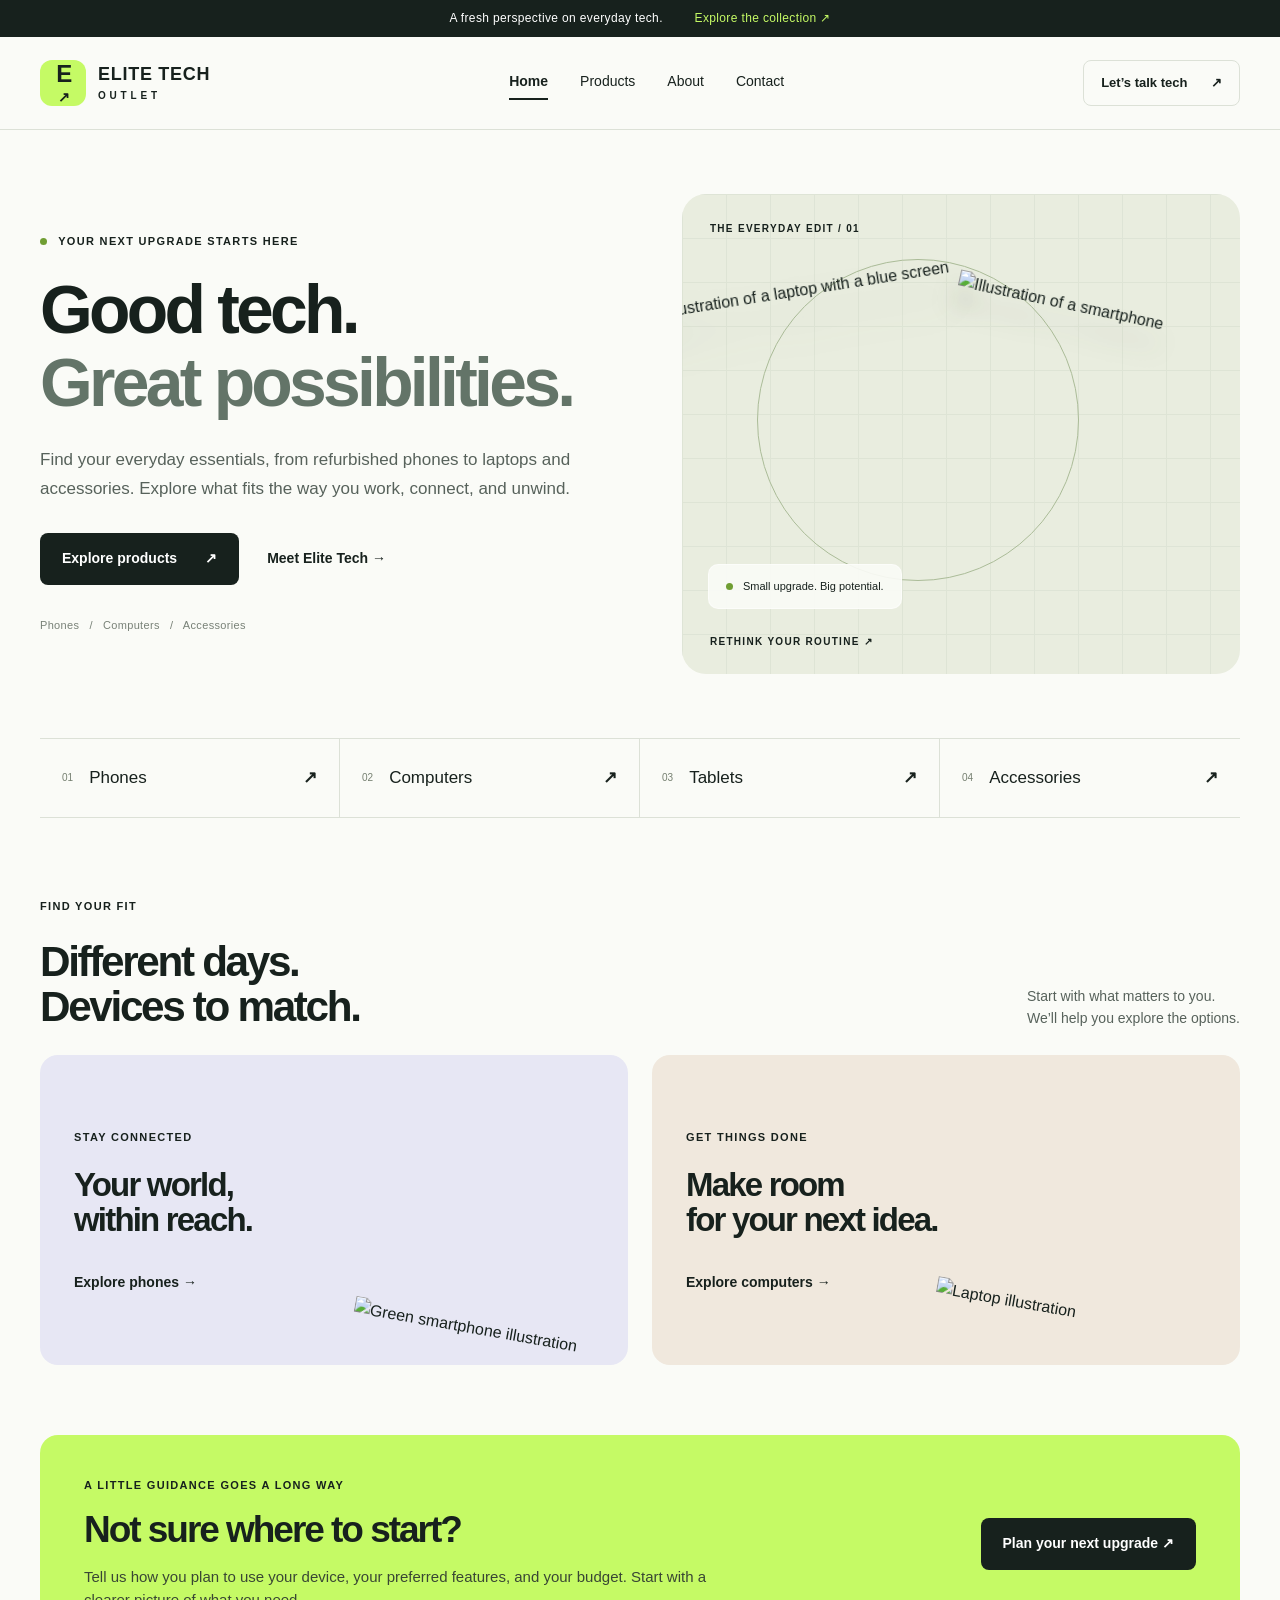
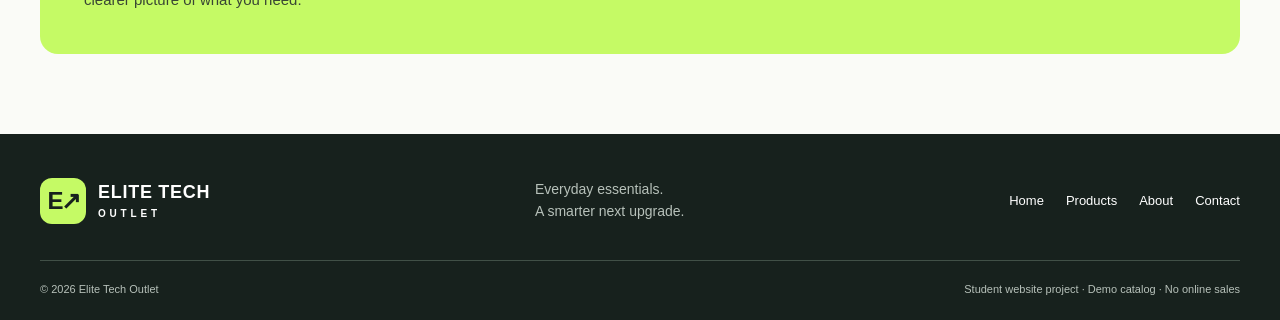
==== index.html @ 3df88bfc "Add website pages" ====
<!DOCTYPE html>
<html lang="en"><head><meta charset="UTF-8"><meta name="viewport" content="width=device-width, initial-scale=1"><meta name="description" content="Explore phones, laptops, tablets, and accessories at the Elite Tech Outlet student demonstration website."><title>Home | Elite Tech Outlet</title><link rel="icon" href="assets/favicon.svg" type="image/svg+xml"><link rel="stylesheet" href="styles.css"><script src="script.js" defer></script></head>
<body><a class="skip" href="#main">Skip to content</a>
<div class="topbar">A fresh perspective on everyday tech. <span>Explore the collection ↗</span></div>
<header><div class="nav-wrap"><a class="brand" href="index.html" aria-label="Elite Tech Outlet home"><span class="monogram">E<span>↗</span></span><span>ELITE TECH<span class="brand-sub">OUTLET</span></span></a><button class="menu-toggle" aria-expanded="false" aria-controls="navigation">Menu <span aria-hidden="true">☰</span></button><nav id="navigation" aria-label="Main navigation"><a href="index.html" aria-current="page">Home</a><a href="products.html">Products</a><a href="about.html">About</a><a href="contact.html">Contact</a></nav><a class="nav-cta" href="contact.html">Let’s talk tech <span aria-hidden="true">↗</span></a></div></header>
<main id="main">
<section class="hero container"><div class="hero-copy"><p class="eyebrow"><span class="dot"></span> YOUR NEXT UPGRADE STARTS HERE</p><h1>Good tech.<br><span>Great possibilities.</span></h1><p class="lead">Find your everyday essentials, from refurbished phones to laptops and accessories. Explore what fits the way you work, connect, and unwind.</p><div class="actions"><a class="button" href="products.html">Explore products <span>↗</span></a><a class="text-link" href="about.html">Meet Elite Tech <span>→</span></a></div><p class="hero-note">Phones &nbsp; / &nbsp; Computers &nbsp; / &nbsp; Accessories</p></div><div class="hero-art"><div class="art-grid"></div><span class="art-caption">THE EVERYDAY EDIT / 01</span><img class="hero-laptop" src="assets/laptop.svg" alt="Illustration of a laptop with a blue screen"><img class="hero-phone" src="assets/phone.svg" alt="Illustration of a smartphone"><div class="floating-label"><span class="dot"></span> Small upgrade. Big potential.</div><span class="art-bottom">RETHINK YOUR ROUTINE ↗</span></div></section>
<section class="category-strip container" aria-label="Product categories"><a href="products.html?category=phones"><span>01</span> Phones <b>↗</b></a><a href="products.html?category=computers"><span>02</span> Computers <b>↗</b></a><a href="products.html?category=tablets"><span>03</span> Tablets <b>↗</b></a><a href="products.html?category=accessories"><span>04</span> Accessories <b>↗</b></a></section>
<section class="section container"><div class="section-heading"><div><p class="eyebrow">FIND YOUR FIT</p><h2>Different days.<br>Devices to match.</h2></div><p>Start with what matters to you.<br>We’ll help you explore the options.</p></div><div class="editorial-grid"><a class="editorial-card lavender" href="products.html?category=phones"><div><span class="eyebrow">STAY CONNECTED</span><h3>Your world,<br>within reach.</h3><span class="text-link">Explore phones →</span></div><img src="assets/phone-green.svg" alt="Green smartphone illustration" loading="lazy"></a><a class="editorial-card peach" href="products.html?category=computers"><div><span class="eyebrow">GET THINGS DONE</span><h3>Make room<br>for your next idea.</h3><span class="text-link">Explore computers →</span></div><img src="assets/laptop.svg" alt="Laptop illustration" loading="lazy"></a></div></section>
<section class="guidance container"><div><p class="eyebrow">A LITTLE GUIDANCE GOES A LONG WAY</p><h2>Not sure where to start?</h2><p>Tell us how you plan to use your device, your preferred features, and your budget. Start with a clearer picture of what you need.</p></div><a class="button" href="contact.html">Plan your next upgrade ↗</a></section>
</main>
<footer><div class="footer-top"><a class="brand" href="index.html"><span class="monogram">E↗</span><span>ELITE TECH<span class="brand-sub">OUTLET</span></span></a><p>Everyday essentials.<br>A smarter next upgrade.</p><nav aria-label="Footer navigation"><a href="index.html" aria-current="page">Home</a><a href="products.html">Products</a><a href="about.html">About</a><a href="contact.html">Contact</a></nav></div><div class="footer-bottom"><span>© 2026 Elite Tech Outlet</span><span>Student website project · Demo catalog · No online sales</span></div></footer></body></html>
---- styles.css ----
:root{--ink:#17211d;--muted:#57625b;--paper:#fafbf7;--green:#c5fa65;--line:#dce1d7;--radius:18px}*{box-sizing:border-box}body{margin:0;background:var(--paper);color:var(--ink);font-family:Arial,Helvetica,sans-serif;line-height:1.55}a{color:inherit;text-decoration:none}button,input,select,textarea{font:inherit}button,a,input,textarea,select{-webkit-tap-highlight-color:transparent}button{cursor:pointer}img{max-width:100%;display:block}h1,h2,h3,p{margin-top:0}h1,h2,h3{line-height:1.07;letter-spacing:-.055em}h1{font-size:clamp(42px,5.3vw,76px);margin-bottom:26px;font-weight:700}h1>span{color:#637468}h2{font-size:clamp(30px,3.3vw,46px);margin-bottom:24px}h3{font-size:28px}p{color:var(--muted)}.container{width:min(1200px,calc(100% - 80px));margin:auto}.topbar{background:var(--ink);color:#fff;text-align:center;font-size:12px;padding:9px 20px;letter-spacing:.03em}.topbar span{margin-left:28px;color:var(--green)}header{border-bottom:1px solid var(--line)}.nav-wrap{max-width:1320px;padding:23px 40px;margin:auto;display:flex;align-items:center;justify-content:space-between;gap:30px}.brand{display:inline-flex;align-items:center;gap:12px;font-weight:800;font-size:18px;letter-spacing:.04em;line-height:1.15}.monogram{display:grid;place-items:center;width:46px;height:46px;border-radius:12px;background:var(--green);font-size:24px;letter-spacing:-.1em}.monogram span{font-size:14px}.brand-sub{display:block;font-size:10px;letter-spacing:.38em;margin-top:5px}.nav-wrap nav{display:flex;gap:32px;font-size:14px}.nav-wrap nav a{padding:5px 0}.nav-wrap nav a[aria-current]{border-bottom:2px solid var(--ink);font-weight:bold}.nav-cta{font-size:13px;font-weight:bold;border:1px solid var(--line);padding:12px 17px;border-radius:8px}.nav-cta span{margin-left:20px}.menu-toggle{display:none}.hero{display:grid;grid-template-columns:1.05fr 1fr;gap:56px;align-items:center;padding-top:64px;padding-bottom:64px}.eyebrow{font-size:11px;font-weight:700;letter-spacing:.12em;color:var(--ink);margin-bottom:24px}.dot{display:inline-block;width:7px;height:7px;border-radius:50%;background:#709e33;margin-right:7px}.lead{font-size:17px;max-width:540px;line-height:1.7}.actions{display:flex;align-items:center;gap:28px;margin-top:30px}.button{display:inline-flex;align-items:center;justify-content:center;gap:28px;background:var(--ink);color:white;padding:16px 22px;border-radius:8px;border:0;font-size:14px;font-weight:bold;line-height:1.4}.button:hover{background:#354d3e}.text-link{font-size:14px;font-weight:bold}.text-link:hover{text-decoration:underline}.hero-note{font-size:11px;margin:32px 0 0;color:#788177;letter-spacing:.03em}.hero-art{height:480px;background:#e9eddf;border-radius:24px;position:relative;overflow:hidden}.art-grid{position:absolute;inset:0;background-image:linear-gradient(#d6ddce 1px,transparent 1px),linear-gradient(90deg,#d6ddce 1px,transparent 1px);background-size:44px 44px;opacity:.55}.hero-art:after{content:'';position:absolute;width:320px;height:320px;border-radius:50%;border:1px solid #abbc98;top:65px;left:75px}.art-caption,.art-bottom{position:absolute;font-size:10px;letter-spacing:.13em;font-weight:bold;left:28px;z-index:3}.art-caption{top:27px}.art-bottom{bottom:24px}.hero-laptop{position:absolute;width:88%;top:70px;left:-6%;transform:rotate(-9deg);z-index:1;filter:drop-shadow(0 25px 20px #52613f33)}.hero-phone{position:absolute;width:60%;top:110px;right:-9%;transform:rotate(12deg);z-index:2;filter:drop-shadow(0 20px 12px #26322133)}.floating-label{position:absolute;bottom:65px;left:26px;border:1px solid #ffffff80;background:#fafbf7e8;padding:13px 17px;border-radius:10px;font-size:11px;z-index:3}.category-strip{display:grid;grid-template-columns:repeat(4,1fr);border-top:1px solid var(--line);border-bottom:1px solid var(--line)}.category-strip a{padding:26px 22px;font-size:17px;display:flex;gap:16px;align-items:center;border-right:1px solid var(--line)}.category-strip a:last-child{border:0}.category-strip span{font-size:10px;color:#768071}.category-strip b{margin-left:auto}.category-strip a:hover{background:#edf3e5}.section{padding-top:80px;padding-bottom:70px}.section-heading{display:flex;justify-content:space-between;align-items:end;gap:30px;margin-bottom:25px}.section-heading h2{margin-bottom:0}.section-heading p:last-child{font-size:14px;margin-bottom:0}.editorial-grid{display:grid;grid-template-columns:1fr 1fr;gap:24px}.editorial-card{min-height:310px;border-radius:var(--radius);padding:34px;position:relative;overflow:hidden;display:flex;align-items:center}.lavender{background:#e7e7f4}.peach{background:#f0e8dd}.editorial-card>div{z-index:1;width:60%}.editorial-card h3{font-size:33px;margin-top:18px}.editorial-card img{position:absolute;width:52%;right:-5%;bottom:18px;transform:rotate(10deg)}.editorial-card.peach img{width:57%;bottom:35px}.guidance{background:var(--green);border-radius:var(--radius);padding:42px 44px;display:flex;justify-content:space-between;gap:50px;align-items:center;margin-bottom:80px}.guidance>div{max-width:660px}.guidance h2{font-size:37px;margin-bottom:16px}.guidance p:last-child{margin-bottom:0;color:#394634;font-size:15px}.guidance .eyebrow{margin-bottom:16px}.guidance .button{flex-shrink:0}footer{background:var(--ink);color:#fff;padding:44px 40px 22px}.footer-top,.footer-bottom{max-width:1200px;margin:auto;display:flex;align-items:center;justify-content:space-between;gap:30px}.footer-top p{font-size:14px;margin:0;color:#b7c1ba}.footer-top .monogram{color:var(--ink)}.footer-top nav{display:flex;gap:22px;font-size:13px}.footer-bottom{margin-top:36px;padding-top:20px;border-top:1px solid #415047;font-size:11px;color:#b7c1ba}.page-intro{padding-top:64px;padding-bottom:38px}.page-intro h1{font-size:clamp(42px,5vw,67px)}.catalog-note{max-width:750px;font-size:12px;padding-left:14px;border-left:2px solid #a1b489;margin-top:25px}.catalog{padding-bottom:65px}.catalog-toolbar{display:flex;justify-content:space-between;gap:20px;border-top:1px solid var(--line);padding:25px 0 10px;align-items:center}.filters{display:flex;gap:8px;flex-wrap:wrap}.filter{border:1px solid var(--line);border-radius:30px;background:transparent;padding:9px 17px;font-size:12px}.filter[aria-pressed=true]{background:var(--ink);color:#fff;border-color:var(--ink)}.search-wrap{position:relative;min-width:235px}.search-wrap input{width:100%;padding-right:30px}.search-wrap>span{position:absolute;right:14px;top:8px;pointer-events:none}.results{font-size:12px;margin:10px 0 24px}.product-grid{display:grid;grid-template-columns:repeat(3,1fr);gap:30px 24px}.product-card{border:1px solid var(--line);border-radius:16px;overflow:hidden;background:white}.product-image{background:#edf0e6;position:relative;padding:36px 30px 18px;height:255px;display:flex;justify-content:center}.product-card:nth-child(2n) .product-image{background:#e8eaf2}.product-card:nth-child(3n) .product-image{background:#f3eade}.product-image img{height:100%;width:100%;object-fit:contain;transition:transform .2s}.product-card:hover img{transform:translateY(-5px)}.product-tag{position:absolute;left:18px;top:15px;font-size:10px;letter-spacing:.06em}.product-content{padding:24px}.product-content h2{font-size:23px;letter-spacing:-.035em;margin-bottom:12px}.product-content p{font-size:14px;min-height:66px}.product-content .text-link{font-size:12px;display:flex;justify-content:space-between}.about-story{display:grid;grid-template-columns:1fr 1fr;gap:80px;align-items:center;padding:24px 0 10px}.about-story p{font-size:15px}.story-art{background:#efe6da;border-radius:18px;height:430px;display:flex;align-items:center;justify-content:center;position:relative}.story-art img{height:330px;transform:rotate(-9deg)}.story-art span{position:absolute;bottom:25px;left:28px;font-size:10px;letter-spacing:.14em}.steps{display:grid;grid-template-columns:repeat(3,1fr);gap:30px;margin-top:38px}.steps article{border-top:1px solid var(--line);padding-top:26px}.steps span{font-size:11px;color:#637468;font-weight:bold;letter-spacing:.05em}.steps h3{font-size:25px;margin:20px 0 14px}.steps p{font-size:15px}.project-note{background:#e9eddf;border-radius:18px;padding:40px 44px;margin-bottom:80px}.project-note h2{font-size:32px}.project-note p{max-width:850px}.contact-layout{display:grid;grid-template-columns:.85fr 1.25fr;gap:80px;padding-top:20px;padding-bottom:20px}.contact-layout aside>p{font-size:15px;max-width:340px}.contact-layout aside h2{font-size:38px}.contact-tip{display:flex;gap:16px;margin-top:36px}.contact-tip>span{background:#e9eddf;border-radius:50%;padding:5px 12px;height:38px}.contact-tip h3{font-size:18px;letter-spacing:-.02em;margin-bottom:8px}.contact-tip p{font-size:14px}.demo-notice{border-top:1px solid var(--line);padding-top:24px;margin-top:20px;font-size:13px}.demo-notice strong{font-size:12px;color:var(--ink)}form{background:white;border:1px solid var(--line);border-radius:18px;padding:34px}form h2{font-size:27px;margin-bottom:30px}.field-row{display:grid;grid-template-columns:1fr 1fr;gap:18px}.field{margin-bottom:21px}label{display:block;font-size:12px;font-weight:bold;margin-bottom:8px}label span{font-weight:normal;color:var(--muted)}input,select,textarea{width:100%;background:var(--paper);border:1px solid #cdd5ca;border-radius:7px;padding:12px 13px;color:var(--ink);font-size:14px}textarea{resize:vertical;min-height:130px}.checkbox{display:flex;align-items:flex-start;gap:10px;margin-bottom:24px}.checkbox input{width:auto;margin-top:4px;accent-color:var(--ink)}.checkbox span{font-size:12px}.faq{max-width:900px}.faq details{border-bottom:1px solid var(--line);padding:20px 0}.faq summary{cursor:pointer;font-size:17px;font-weight:bold}.faq details p{margin:18px 0 5px;font-size:15px}.skip{position:fixed;top:-100px;left:15px;padding:12px;background:var(--green);z-index:100}.skip:focus{top:10px}:focus-visible{outline:3px solid #577da4;outline-offset:4px}.sr-only{position:absolute;width:1px;height:1px;overflow:hidden;clip:rect(0,0,0,0)}[hidden]{display:none!important}#form-status{font-size:13px;margin:18px 0 0}#form-status a{text-decoration:underline;font-weight:bold}.menu-toggle{border:0;background:transparent;font-size:14px}
@media(min-width:1450px){.hero{padding-top:85px;padding-bottom:85px}.hero-art{height:500px}}@media(max-width:1000px){.container{width:calc(100% - 48px)}.nav-wrap{padding:20px 24px}.nav-cta{display:none}.hero{gap:30px}.hero-art{height:400px}.hero-copy h1{font-size:52px}.hero-laptop{top:80px}.hero-phone{top:110px}.actions{gap:18px}.category-strip a{padding:22px 14px}.catalog-toolbar{align-items:flex-start;flex-direction:column}.search-wrap{width:100%}.about-story{gap:40px}.contact-layout{gap:35px}.guidance{gap:24px;padding:35px}.guidance h2{font-size:30px}.footer-top nav{gap:14px}.editorial-card{padding:25px}.editorial-card h3{font-size:29px}}
@media(max-width:700px){.container{width:calc(100% - 36px)}.topbar{font-size:10px}.topbar span{display:none}.nav-wrap{padding:18px;flex-wrap:wrap;gap:15px}.brand{font-size:15px}.monogram{width:39px;height:39px}.menu-toggle{display:block}.nav-wrap nav{display:flex;flex-basis:100%;justify-content:space-between;gap:10px;padding-top:12px}.js .nav-wrap nav{display:none}.js .nav-wrap nav.is-open{display:flex}.hero{grid-template-columns:1fr;padding-top:40px;padding-bottom:35px;gap:35px}.hero-copy h1{font-size:51px}.lead{font-size:16px}.hero-art{height:370px}.hero-laptop{width:85%;top:25px}.hero-phone{width:52%;top:50px;right:-4%}.hero-art:after{top:10px}.hero-note{margin-top:24px}.category-strip{grid-template-columns:repeat(2,1fr)}.category-strip a{padding:18px 12px;font-size:15px}.category-strip a:nth-child(2){border-right:0}.category-strip a:nth-child(-n+2){border-bottom:1px solid var(--line)}.section{padding-top:50px;padding-bottom:45px}.section-heading{display:block}.section-heading>p{margin-top:20px}.editorial-grid{grid-template-columns:1fr}.editorial-card{min-height:270px;padding:28px}.editorial-card img{width:48%}.guidance{display:block;padding:30px 25px;margin-bottom:45px}.guidance .button{margin-top:25px}.guidance h2{font-size:32px}.page-intro{padding-top:42px;padding-bottom:25px}.page-intro h1{font-size:46px}.product-grid{grid-template-columns:1fr 1fr;gap:16px}.product-image{height:190px;padding:35px 12px 15px}.product-content{padding:18px 15px}.product-content h2{font-size:20px}.product-content p{font-size:13px;min-height:100px}.product-content .text-link{font-size:11px;gap:6px}.filter{padding:9px 13px}.catalog{padding-bottom:40px}.about-story{grid-template-columns:1fr;gap:35px}.story-art{height:320px}.story-art img{height:255px}.steps{grid-template-columns:1fr;gap:12px}.steps h3{margin-top:15px}.project-note{padding:30px 25px;margin-bottom:45px}.project-note h2{font-size:29px}.contact-layout{grid-template-columns:1fr;gap:25px}.contact-layout aside h2{font-size:34px}.contact-layout aside>p{max-width:none}.contact-tip{margin-top:24px}.field-row{grid-template-columns:1fr;gap:0}form{padding:25px 20px}.footer-top{flex-wrap:wrap}.footer-top p{font-size:12px}.footer-top nav{width:100%;justify-content:space-between;margin-top:10px}.footer-bottom{display:block;font-size:10px}.footer-bottom span{display:block;margin-top:6px}footer{padding:35px 22px 22px}}
@media(prefers-reduced-motion:reduce){*{transition:none!important}}@media(max-width:380px){.product-grid{grid-template-columns:1fr}.product-content p{min-height:0}.hero-copy h1{font-size:42px}.actions{flex-wrap:wrap}}
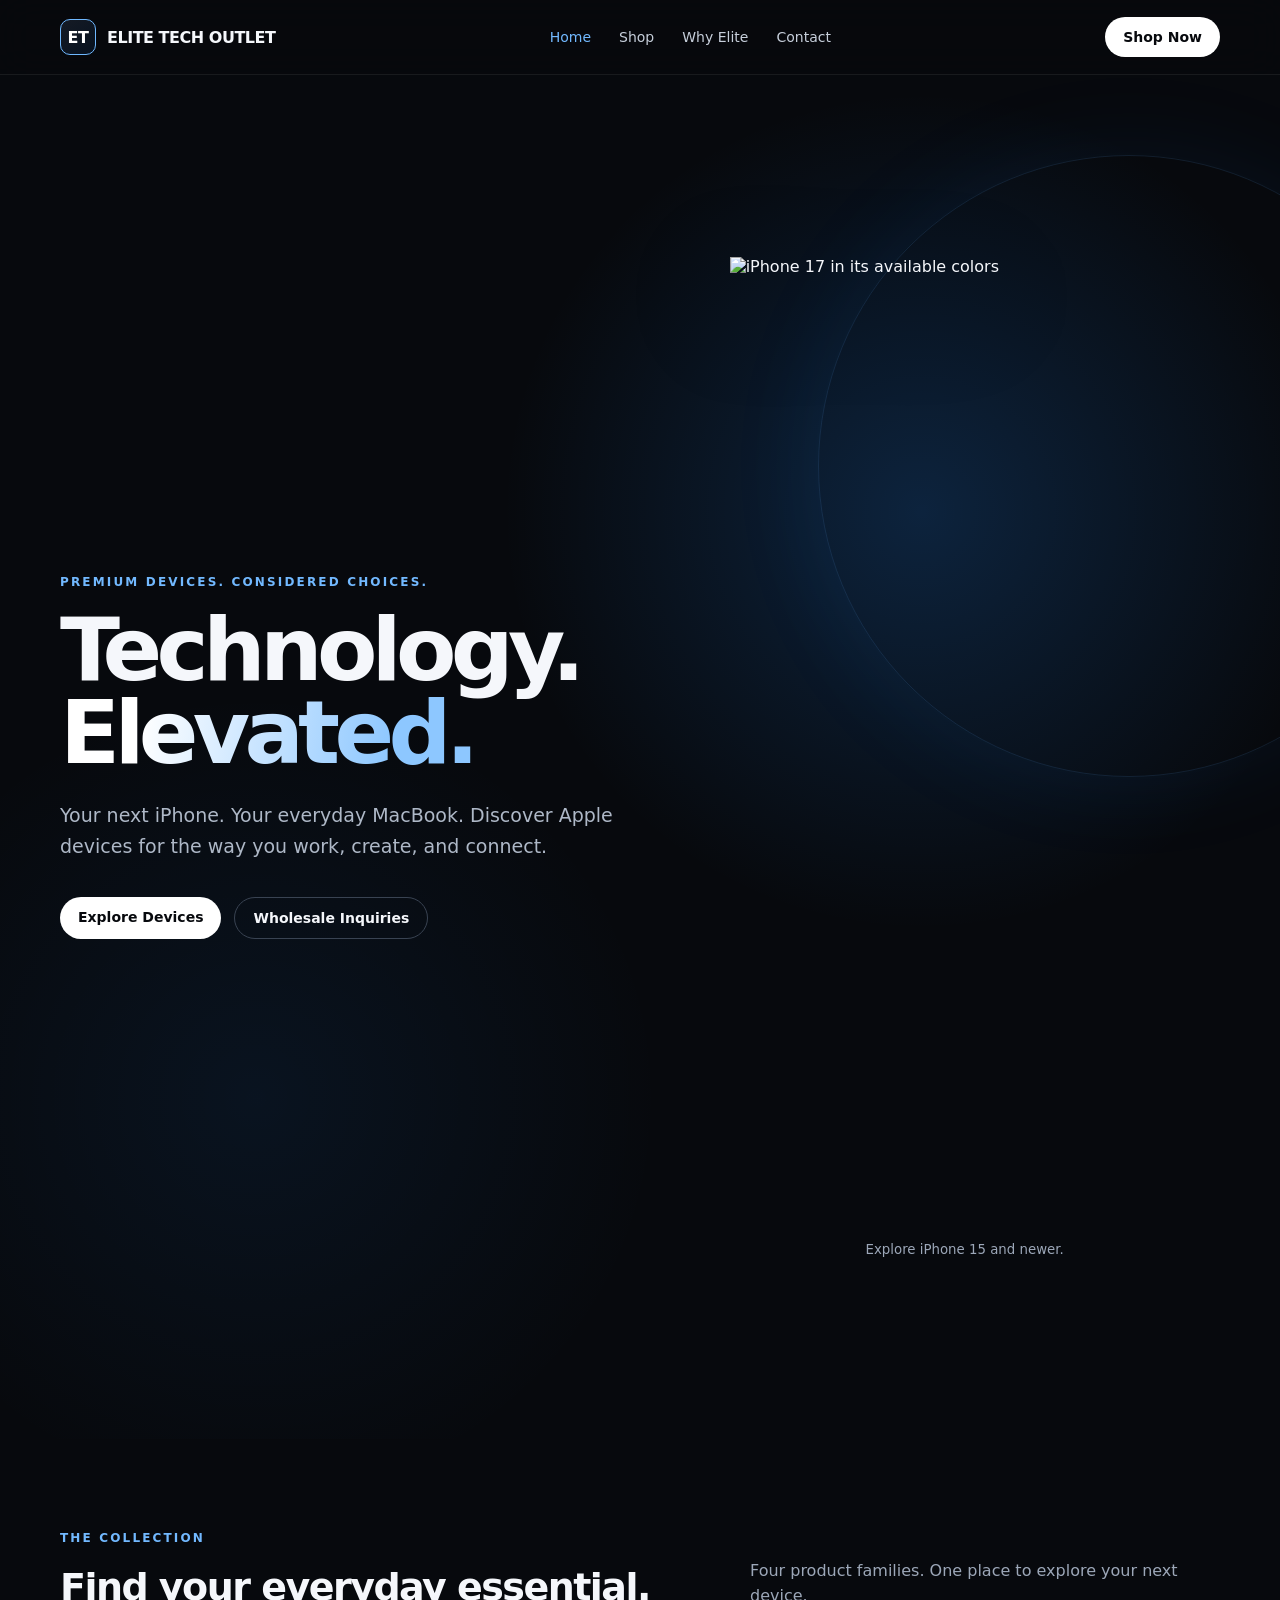
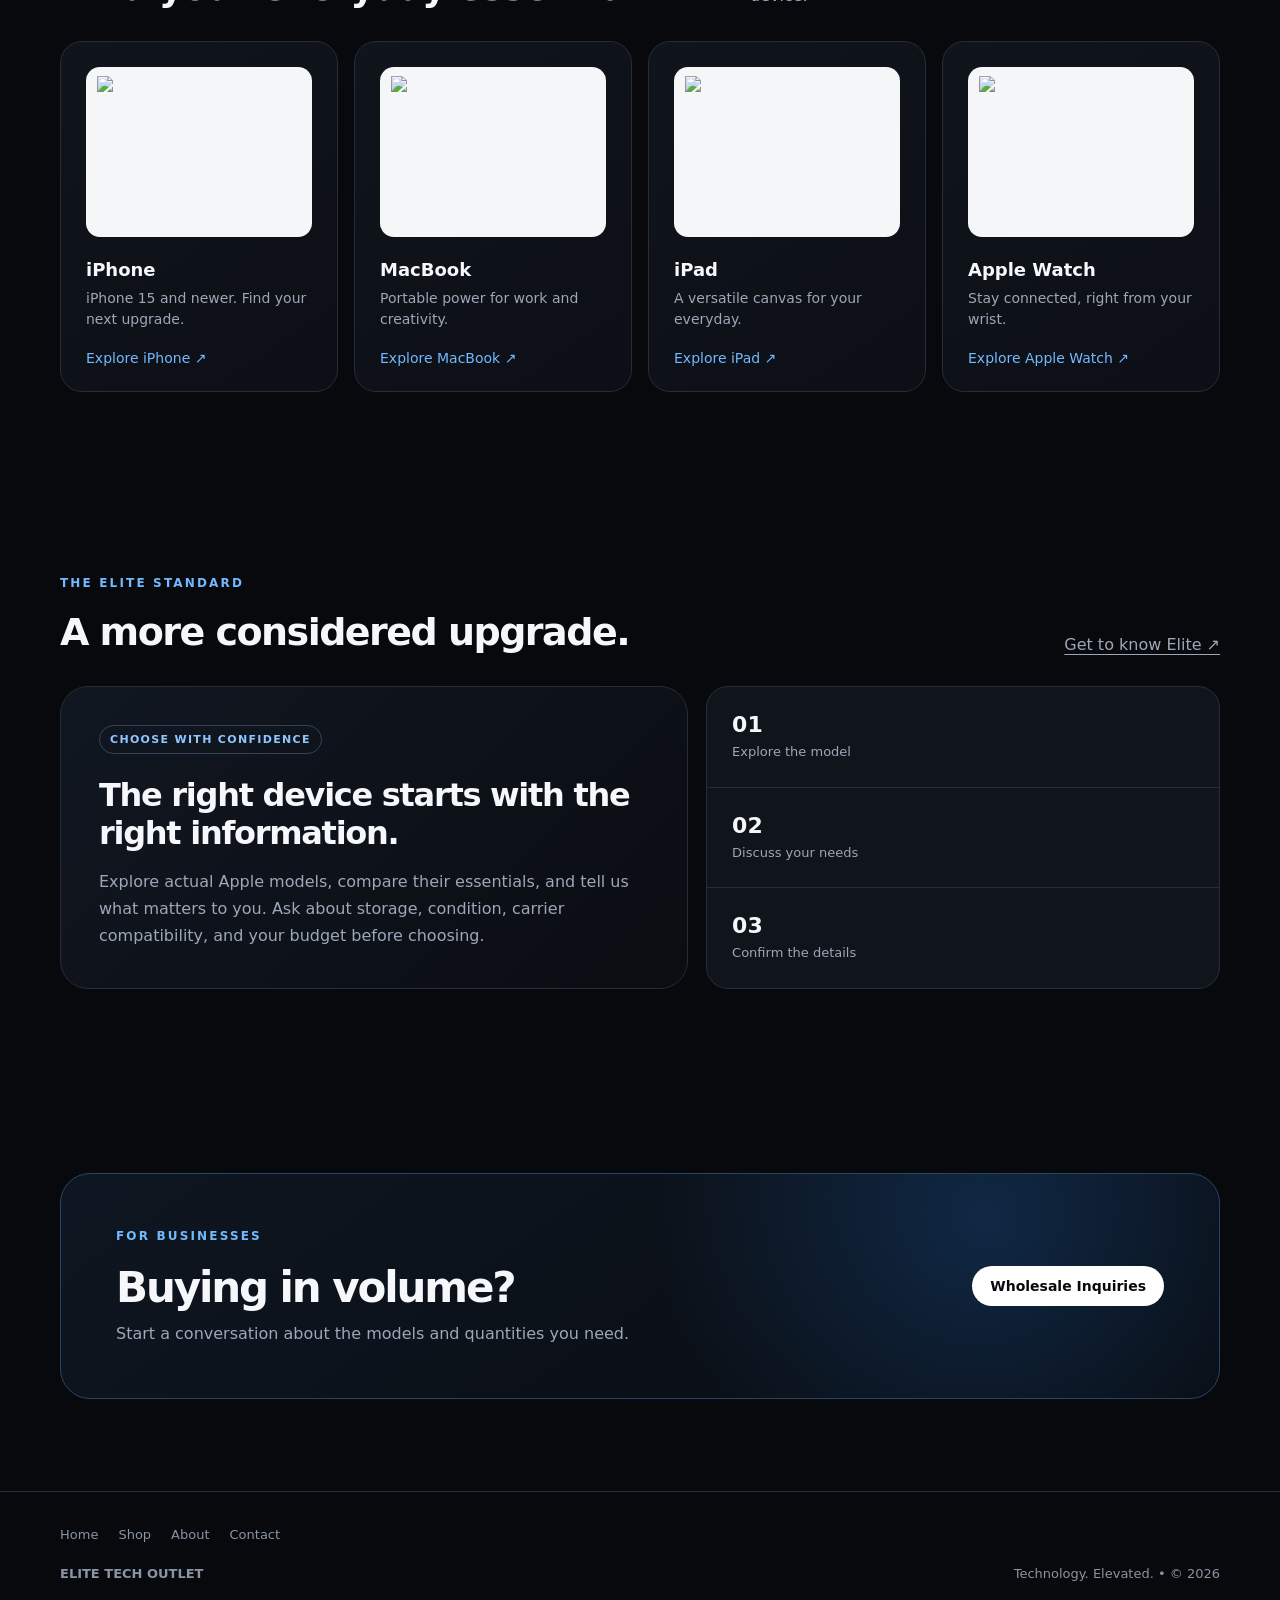
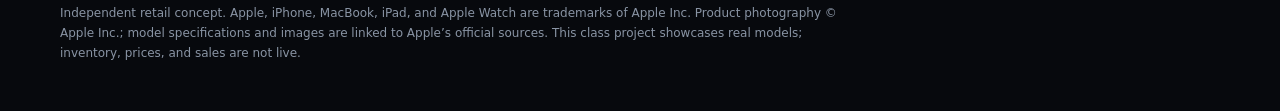
==== commit 5c27ab24: "Upload website design and Apple catalog" ====
--- a/index.html
+++ b/index.html
@@ -1,12 +1 @@
-<!DOCTYPE html>
-<html lang="en"><head><meta charset="UTF-8"><meta name="viewport" content="width=device-width, initial-scale=1"><meta name="description" content="Explore phones, laptops, tablets, and accessories at the Elite Tech Outlet student demonstration website."><title>Home | Elite Tech Outlet</title><link rel="icon" href="assets/favicon.svg" type="image/svg+xml"><link rel="stylesheet" href="styles.css"><script src="script.js" defer></script></head>
-<body><a class="skip" href="#main">Skip to content</a>
-<div class="topbar">A fresh perspective on everyday tech. <span>Explore the collection ↗</span></div>
-<header><div class="nav-wrap"><a class="brand" href="index.html" aria-label="Elite Tech Outlet home"><span class="monogram">E<span>↗</span></span><span>ELITE TECH<span class="brand-sub">OUTLET</span></span></a><button class="menu-toggle" aria-expanded="false" aria-controls="navigation">Menu <span aria-hidden="true">☰</span></button><nav id="navigation" aria-label="Main navigation"><a href="index.html" aria-current="page">Home</a><a href="products.html">Products</a><a href="about.html">About</a><a href="contact.html">Contact</a></nav><a class="nav-cta" href="contact.html">Let’s talk tech <span aria-hidden="true">↗</span></a></div></header>
-<main id="main">
-<section class="hero container"><div class="hero-copy"><p class="eyebrow"><span class="dot"></span> YOUR NEXT UPGRADE STARTS HERE</p><h1>Good tech.<br><span>Great possibilities.</span></h1><p class="lead">Find your everyday essentials, from refurbished phones to laptops and accessories. Explore what fits the way you work, connect, and unwind.</p><div class="actions"><a class="button" href="products.html">Explore products <span>↗</span></a><a class="text-link" href="about.html">Meet Elite Tech <span>→</span></a></div><p class="hero-note">Phones &nbsp; / &nbsp; Computers &nbsp; / &nbsp; Accessories</p></div><div class="hero-art"><div class="art-grid"></div><span class="art-caption">THE EVERYDAY EDIT / 01</span><img class="hero-laptop" src="assets/laptop.svg" alt="Illustration of a laptop with a blue screen"><img class="hero-phone" src="assets/phone.svg" alt="Illustration of a smartphone"><div class="floating-label"><span class="dot"></span> Small upgrade. Big potential.</div><span class="art-bottom">RETHINK YOUR ROUTINE ↗</span></div></section>
-<section class="category-strip container" aria-label="Product categories"><a href="products.html?category=phones"><span>01</span> Phones <b>↗</b></a><a href="products.html?category=computers"><span>02</span> Computers <b>↗</b></a><a href="products.html?category=tablets"><span>03</span> Tablets <b>↗</b></a><a href="products.html?category=accessories"><span>04</span> Accessories <b>↗</b></a></section>
-<section class="section container"><div class="section-heading"><div><p class="eyebrow">FIND YOUR FIT</p><h2>Different days.<br>Devices to match.</h2></div><p>Start with what matters to you.<br>We’ll help you explore the options.</p></div><div class="editorial-grid"><a class="editorial-card lavender" href="products.html?category=phones"><div><span class="eyebrow">STAY CONNECTED</span><h3>Your world,<br>within reach.</h3><span class="text-link">Explore phones →</span></div><img src="assets/phone-green.svg" alt="Green smartphone illustration" loading="lazy"></a><a class="editorial-card peach" href="products.html?category=computers"><div><span class="eyebrow">GET THINGS DONE</span><h3>Make room<br>for your next idea.</h3><span class="text-link">Explore computers →</span></div><img src="assets/laptop.svg" alt="Laptop illustration" loading="lazy"></a></div></section>
-<section class="guidance container"><div><p class="eyebrow">A LITTLE GUIDANCE GOES A LONG WAY</p><h2>Not sure where to start?</h2><p>Tell us how you plan to use your device, your preferred features, and your budget. Start with a clearer picture of what you need.</p></div><a class="button" href="contact.html">Plan your next upgrade ↗</a></section>
-</main>
-<footer><div class="footer-top"><a class="brand" href="index.html"><span class="monogram">E↗</span><span>ELITE TECH<span class="brand-sub">OUTLET</span></span></a><p>Everyday essentials.<br>A smarter next upgrade.</p><nav aria-label="Footer navigation"><a href="index.html" aria-current="page">Home</a><a href="products.html">Products</a><a href="about.html">About</a><a href="contact.html">Contact</a></nav></div><div class="footer-bottom"><span>© 2026 Elite Tech Outlet</span><span>Student website project · Demo catalog · No online sales</span></div></footer></body></html>+<!DOCTYPE html><html lang="en"><head><meta charset="UTF-8"><meta name="viewport" content="width=device-width,initial-scale=1"><title>Technology. Elevated. | Elite Tech Outlet</title><meta name="description" content="Explore iPhone 15 and newer, MacBook, iPad, and Apple Watch at Elite Tech Outlet."><link rel="icon" href="assets/favicon.svg"><link rel="stylesheet" href="styles.css"><script src="script.js" defer></script></head><body><a class="skip" href="#main">Skip to content</a><header><div class="container"><nav aria-label="Main navigation"><a class="brand" href="index.html"><span class="mark">ET</span><span>ELITE TECH OUTLET</span></a><div class="links" id="nav-links"><a href="index.html" aria-current="page">Home</a><a href="products.html">Shop</a><a href="about.html">Why Elite</a><a href="contact.html">Contact</a></div><a class="navbtn" href="products.html">Shop Now</a><button class="menu-toggle" aria-expanded="false" aria-controls="nav-links" aria-label="Toggle navigation">Menu</button></nav></div></header><main id="main"><section class="hero"><div class="container hero-inner"><div><div class="eyebrow">Premium devices. Considered choices.</div><h1>Technology.<br><span class="gradient">Elevated.</span></h1><p class="lead">Your next iPhone. Your everyday MacBook. Discover Apple devices for the way you work, create, and connect.</p><div class="actions"><a class="hero-btn" href="products.html">Explore Devices</a><a class="secondary" href="contact.html?type=wholesale">Wholesale Inquiries</a></div></div><div class="hero-art"><img src="assets/iphone-17.png" alt="iPhone 17 in its available colors" width="1000" height="1000"><small>Explore iPhone 15 and newer.</small></div></div></section><section><div class="container"><div class="section-head"><div><div class="eyebrow">The collection</div><h2>Find your everyday essential.</h2></div><p>Four product families. One place to explore your next device.</p></div><div class="grid"><a class="card" href="products.html?category=iphone"><div class="category-photo"><img src="assets/iphone-16.png" alt="iPhone lineup" loading="lazy"></div><h3>iPhone</h3><p>iPhone 15 and newer. Find your next upgrade.</p><span class="arrow">Explore iPhone ↗</span></a><a class="card" href="products.html?category=macbook"><div class="category-photo"><img src="assets/macbook-air.png" alt="MacBook lineup" loading="lazy"></div><h3>MacBook</h3><p>Portable power for work and creativity.</p><span class="arrow">Explore MacBook ↗</span></a><a class="card" href="products.html?category=ipad"><div class="category-photo"><img src="assets/ipad.png" alt="iPad lineup" loading="lazy"></div><h3>iPad</h3><p>A versatile canvas for your everyday.</p><span class="arrow">Explore iPad ↗</span></a><a class="card" href="products.html?category=watch"><div class="category-photo"><img src="assets/apple-watch.png" alt="Apple Watch lineup" loading="lazy"></div><h3>Apple Watch</h3><p>Stay connected, right from your wrist.</p><span class="arrow">Explore Apple Watch ↗</span></a></div></div></section><section id="why"><div class="container"><div class="section-head"><div><div class="eyebrow">The Elite Standard</div><h2>A more considered upgrade.</h2></div><a class="source" href="about.html">Get to know Elite ↗</a></div><div class="feature"><div class="feature-box"><span class="tag">Choose with confidence</span><h3>The right device starts with the right information.</h3><p>Explore actual Apple models, compare their essentials, and tell us what matters to you. Ask about storage, condition, carrier compatibility, and your budget before choosing.</p></div><div class="stats"><div class="stat"><strong>01</strong><span>Explore the model</span></div><div class="stat"><strong>02</strong><span>Discuss your needs</span></div><div class="stat"><strong>03</strong><span>Confirm the details</span></div></div></div></div></section><section><div class="container"><div class="cta"><div><div class="eyebrow">For businesses</div><h2>Buying in volume?</h2><p>Start a conversation about the models and quantities you need.</p></div><a class="hero-btn" href="contact.html?type=wholesale">Wholesale Inquiries</a></div></div></section></main><footer><div class="container"><div class="footer-links"><a href="index.html">Home</a><a href="products.html">Shop</a><a href="about.html">About</a><a href="contact.html">Contact</a></div><div class="foot"><strong>ELITE TECH OUTLET</strong><span>Technology. Elevated. • © 2026</span></div><p class="legal">Independent retail concept. Apple, iPhone, MacBook, iPad, and Apple Watch are trademarks of Apple Inc. Product photography © Apple Inc.; model specifications and images are linked to Apple’s official sources. This class project showcases real models; inventory, prices, and sales are not live.</p></div></footer></body></html>
--- a/styles.css
+++ b/styles.css
@@ -1,4 +1,27 @@
-:root{--ink:#17211d;--muted:#57625b;--paper:#fafbf7;--green:#c5fa65;--line:#dce1d7;--radius:18px}*{box-sizing:border-box}body{margin:0;background:var(--paper);color:var(--ink);font-family:Arial,Helvetica,sans-serif;line-height:1.55}a{color:inherit;text-decoration:none}button,input,select,textarea{font:inherit}button,a,input,textarea,select{-webkit-tap-highlight-color:transparent}button{cursor:pointer}img{max-width:100%;display:block}h1,h2,h3,p{margin-top:0}h1,h2,h3{line-height:1.07;letter-spacing:-.055em}h1{font-size:clamp(42px,5.3vw,76px);margin-bottom:26px;font-weight:700}h1>span{color:#637468}h2{font-size:clamp(30px,3.3vw,46px);margin-bottom:24px}h3{font-size:28px}p{color:var(--muted)}.container{width:min(1200px,calc(100% - 80px));margin:auto}.topbar{background:var(--ink);color:#fff;text-align:center;font-size:12px;padding:9px 20px;letter-spacing:.03em}.topbar span{margin-left:28px;color:var(--green)}header{border-bottom:1px solid var(--line)}.nav-wrap{max-width:1320px;padding:23px 40px;margin:auto;display:flex;align-items:center;justify-content:space-between;gap:30px}.brand{display:inline-flex;align-items:center;gap:12px;font-weight:800;font-size:18px;letter-spacing:.04em;line-height:1.15}.monogram{display:grid;place-items:center;width:46px;height:46px;border-radius:12px;background:var(--green);font-size:24px;letter-spacing:-.1em}.monogram span{font-size:14px}.brand-sub{display:block;font-size:10px;letter-spacing:.38em;margin-top:5px}.nav-wrap nav{display:flex;gap:32px;font-size:14px}.nav-wrap nav a{padding:5px 0}.nav-wrap nav a[aria-current]{border-bottom:2px solid var(--ink);font-weight:bold}.nav-cta{font-size:13px;font-weight:bold;border:1px solid var(--line);padding:12px 17px;border-radius:8px}.nav-cta span{margin-left:20px}.menu-toggle{display:none}.hero{display:grid;grid-template-columns:1.05fr 1fr;gap:56px;align-items:center;padding-top:64px;padding-bottom:64px}.eyebrow{font-size:11px;font-weight:700;letter-spacing:.12em;color:var(--ink);margin-bottom:24px}.dot{display:inline-block;width:7px;height:7px;border-radius:50%;background:#709e33;margin-right:7px}.lead{font-size:17px;max-width:540px;line-height:1.7}.actions{display:flex;align-items:center;gap:28px;margin-top:30px}.button{display:inline-flex;align-items:center;justify-content:center;gap:28px;background:var(--ink);color:white;padding:16px 22px;border-radius:8px;border:0;font-size:14px;font-weight:bold;line-height:1.4}.button:hover{background:#354d3e}.text-link{font-size:14px;font-weight:bold}.text-link:hover{text-decoration:underline}.hero-note{font-size:11px;margin:32px 0 0;color:#788177;letter-spacing:.03em}.hero-art{height:480px;background:#e9eddf;border-radius:24px;position:relative;overflow:hidden}.art-grid{position:absolute;inset:0;background-image:linear-gradient(#d6ddce 1px,transparent 1px),linear-gradient(90deg,#d6ddce 1px,transparent 1px);background-size:44px 44px;opacity:.55}.hero-art:after{content:'';position:absolute;width:320px;height:320px;border-radius:50%;border:1px solid #abbc98;top:65px;left:75px}.art-caption,.art-bottom{position:absolute;font-size:10px;letter-spacing:.13em;font-weight:bold;left:28px;z-index:3}.art-caption{top:27px}.art-bottom{bottom:24px}.hero-laptop{position:absolute;width:88%;top:70px;left:-6%;transform:rotate(-9deg);z-index:1;filter:drop-shadow(0 25px 20px #52613f33)}.hero-phone{position:absolute;width:60%;top:110px;right:-9%;transform:rotate(12deg);z-index:2;filter:drop-shadow(0 20px 12px #26322133)}.floating-label{position:absolute;bottom:65px;left:26px;border:1px solid #ffffff80;background:#fafbf7e8;padding:13px 17px;border-radius:10px;font-size:11px;z-index:3}.category-strip{display:grid;grid-template-columns:repeat(4,1fr);border-top:1px solid var(--line);border-bottom:1px solid var(--line)}.category-strip a{padding:26px 22px;font-size:17px;display:flex;gap:16px;align-items:center;border-right:1px solid var(--line)}.category-strip a:last-child{border:0}.category-strip span{font-size:10px;color:#768071}.category-strip b{margin-left:auto}.category-strip a:hover{background:#edf3e5}.section{padding-top:80px;padding-bottom:70px}.section-heading{display:flex;justify-content:space-between;align-items:end;gap:30px;margin-bottom:25px}.section-heading h2{margin-bottom:0}.section-heading p:last-child{font-size:14px;margin-bottom:0}.editorial-grid{display:grid;grid-template-columns:1fr 1fr;gap:24px}.editorial-card{min-height:310px;border-radius:var(--radius);padding:34px;position:relative;overflow:hidden;display:flex;align-items:center}.lavender{background:#e7e7f4}.peach{background:#f0e8dd}.editorial-card>div{z-index:1;width:60%}.editorial-card h3{font-size:33px;margin-top:18px}.editorial-card img{position:absolute;width:52%;right:-5%;bottom:18px;transform:rotate(10deg)}.editorial-card.peach img{width:57%;bottom:35px}.guidance{background:var(--green);border-radius:var(--radius);padding:42px 44px;display:flex;justify-content:space-between;gap:50px;align-items:center;margin-bottom:80px}.guidance>div{max-width:660px}.guidance h2{font-size:37px;margin-bottom:16px}.guidance p:last-child{margin-bottom:0;color:#394634;font-size:15px}.guidance .eyebrow{margin-bottom:16px}.guidance .button{flex-shrink:0}footer{background:var(--ink);color:#fff;padding:44px 40px 22px}.footer-top,.footer-bottom{max-width:1200px;margin:auto;display:flex;align-items:center;justify-content:space-between;gap:30px}.footer-top p{font-size:14px;margin:0;color:#b7c1ba}.footer-top .monogram{color:var(--ink)}.footer-top nav{display:flex;gap:22px;font-size:13px}.footer-bottom{margin-top:36px;padding-top:20px;border-top:1px solid #415047;font-size:11px;color:#b7c1ba}.page-intro{padding-top:64px;padding-bottom:38px}.page-intro h1{font-size:clamp(42px,5vw,67px)}.catalog-note{max-width:750px;font-size:12px;padding-left:14px;border-left:2px solid #a1b489;margin-top:25px}.catalog{padding-bottom:65px}.catalog-toolbar{display:flex;justify-content:space-between;gap:20px;border-top:1px solid var(--line);padding:25px 0 10px;align-items:center}.filters{display:flex;gap:8px;flex-wrap:wrap}.filter{border:1px solid var(--line);border-radius:30px;background:transparent;padding:9px 17px;font-size:12px}.filter[aria-pressed=true]{background:var(--ink);color:#fff;border-color:var(--ink)}.search-wrap{position:relative;min-width:235px}.search-wrap input{width:100%;padding-right:30px}.search-wrap>span{position:absolute;right:14px;top:8px;pointer-events:none}.results{font-size:12px;margin:10px 0 24px}.product-grid{display:grid;grid-template-columns:repeat(3,1fr);gap:30px 24px}.product-card{border:1px solid var(--line);border-radius:16px;overflow:hidden;background:white}.product-image{background:#edf0e6;position:relative;padding:36px 30px 18px;height:255px;display:flex;justify-content:center}.product-card:nth-child(2n) .product-image{background:#e8eaf2}.product-card:nth-child(3n) .product-image{background:#f3eade}.product-image img{height:100%;width:100%;object-fit:contain;transition:transform .2s}.product-card:hover img{transform:translateY(-5px)}.product-tag{position:absolute;left:18px;top:15px;font-size:10px;letter-spacing:.06em}.product-content{padding:24px}.product-content h2{font-size:23px;letter-spacing:-.035em;margin-bottom:12px}.product-content p{font-size:14px;min-height:66px}.product-content .text-link{font-size:12px;display:flex;justify-content:space-between}.about-story{display:grid;grid-template-columns:1fr 1fr;gap:80px;align-items:center;padding:24px 0 10px}.about-story p{font-size:15px}.story-art{background:#efe6da;border-radius:18px;height:430px;display:flex;align-items:center;justify-content:center;position:relative}.story-art img{height:330px;transform:rotate(-9deg)}.story-art span{position:absolute;bottom:25px;left:28px;font-size:10px;letter-spacing:.14em}.steps{display:grid;grid-template-columns:repeat(3,1fr);gap:30px;margin-top:38px}.steps article{border-top:1px solid var(--line);padding-top:26px}.steps span{font-size:11px;color:#637468;font-weight:bold;letter-spacing:.05em}.steps h3{font-size:25px;margin:20px 0 14px}.steps p{font-size:15px}.project-note{background:#e9eddf;border-radius:18px;padding:40px 44px;margin-bottom:80px}.project-note h2{font-size:32px}.project-note p{max-width:850px}.contact-layout{display:grid;grid-template-columns:.85fr 1.25fr;gap:80px;padding-top:20px;padding-bottom:20px}.contact-layout aside>p{font-size:15px;max-width:340px}.contact-layout aside h2{font-size:38px}.contact-tip{display:flex;gap:16px;margin-top:36px}.contact-tip>span{background:#e9eddf;border-radius:50%;padding:5px 12px;height:38px}.contact-tip h3{font-size:18px;letter-spacing:-.02em;margin-bottom:8px}.contact-tip p{font-size:14px}.demo-notice{border-top:1px solid var(--line);padding-top:24px;margin-top:20px;font-size:13px}.demo-notice strong{font-size:12px;color:var(--ink)}form{background:white;border:1px solid var(--line);border-radius:18px;padding:34px}form h2{font-size:27px;margin-bottom:30px}.field-row{display:grid;grid-template-columns:1fr 1fr;gap:18px}.field{margin-bottom:21px}label{display:block;font-size:12px;font-weight:bold;margin-bottom:8px}label span{font-weight:normal;color:var(--muted)}input,select,textarea{width:100%;background:var(--paper);border:1px solid #cdd5ca;border-radius:7px;padding:12px 13px;color:var(--ink);font-size:14px}textarea{resize:vertical;min-height:130px}.checkbox{display:flex;align-items:flex-start;gap:10px;margin-bottom:24px}.checkbox input{width:auto;margin-top:4px;accent-color:var(--ink)}.checkbox span{font-size:12px}.faq{max-width:900px}.faq details{border-bottom:1px solid var(--line);padding:20px 0}.faq summary{cursor:pointer;font-size:17px;font-weight:bold}.faq details p{margin:18px 0 5px;font-size:15px}.skip{position:fixed;top:-100px;left:15px;padding:12px;background:var(--green);z-index:100}.skip:focus{top:10px}:focus-visible{outline:3px solid #577da4;outline-offset:4px}.sr-only{position:absolute;width:1px;height:1px;overflow:hidden;clip:rect(0,0,0,0)}[hidden]{display:none!important}#form-status{font-size:13px;margin:18px 0 0}#form-status a{text-decoration:underline;font-weight:bold}.menu-toggle{border:0;background:transparent;font-size:14px}
-@media(min-width:1450px){.hero{padding-top:85px;padding-bottom:85px}.hero-art{height:500px}}@media(max-width:1000px){.container{width:calc(100% - 48px)}.nav-wrap{padding:20px 24px}.nav-cta{display:none}.hero{gap:30px}.hero-art{height:400px}.hero-copy h1{font-size:52px}.hero-laptop{top:80px}.hero-phone{top:110px}.actions{gap:18px}.category-strip a{padding:22px 14px}.catalog-toolbar{align-items:flex-start;flex-direction:column}.search-wrap{width:100%}.about-story{gap:40px}.contact-layout{gap:35px}.guidance{gap:24px;padding:35px}.guidance h2{font-size:30px}.footer-top nav{gap:14px}.editorial-card{padding:25px}.editorial-card h3{font-size:29px}}
-@media(max-width:700px){.container{width:calc(100% - 36px)}.topbar{font-size:10px}.topbar span{display:none}.nav-wrap{padding:18px;flex-wrap:wrap;gap:15px}.brand{font-size:15px}.monogram{width:39px;height:39px}.menu-toggle{display:block}.nav-wrap nav{display:flex;flex-basis:100%;justify-content:space-between;gap:10px;padding-top:12px}.js .nav-wrap nav{display:none}.js .nav-wrap nav.is-open{display:flex}.hero{grid-template-columns:1fr;padding-top:40px;padding-bottom:35px;gap:35px}.hero-copy h1{font-size:51px}.lead{font-size:16px}.hero-art{height:370px}.hero-laptop{width:85%;top:25px}.hero-phone{width:52%;top:50px;right:-4%}.hero-art:after{top:10px}.hero-note{margin-top:24px}.category-strip{grid-template-columns:repeat(2,1fr)}.category-strip a{padding:18px 12px;font-size:15px}.category-strip a:nth-child(2){border-right:0}.category-strip a:nth-child(-n+2){border-bottom:1px solid var(--line)}.section{padding-top:50px;padding-bottom:45px}.section-heading{display:block}.section-heading>p{margin-top:20px}.editorial-grid{grid-template-columns:1fr}.editorial-card{min-height:270px;padding:28px}.editorial-card img{width:48%}.guidance{display:block;padding:30px 25px;margin-bottom:45px}.guidance .button{margin-top:25px}.guidance h2{font-size:32px}.page-intro{padding-top:42px;padding-bottom:25px}.page-intro h1{font-size:46px}.product-grid{grid-template-columns:1fr 1fr;gap:16px}.product-image{height:190px;padding:35px 12px 15px}.product-content{padding:18px 15px}.product-content h2{font-size:20px}.product-content p{font-size:13px;min-height:100px}.product-content .text-link{font-size:11px;gap:6px}.filter{padding:9px 13px}.catalog{padding-bottom:40px}.about-story{grid-template-columns:1fr;gap:35px}.story-art{height:320px}.story-art img{height:255px}.steps{grid-template-columns:1fr;gap:12px}.steps h3{margin-top:15px}.project-note{padding:30px 25px;margin-bottom:45px}.project-note h2{font-size:29px}.contact-layout{grid-template-columns:1fr;gap:25px}.contact-layout aside h2{font-size:34px}.contact-layout aside>p{max-width:none}.contact-tip{margin-top:24px}.field-row{grid-template-columns:1fr;gap:0}form{padding:25px 20px}.footer-top{flex-wrap:wrap}.footer-top p{font-size:12px}.footer-top nav{width:100%;justify-content:space-between;margin-top:10px}.footer-bottom{display:block;font-size:10px}.footer-bottom span{display:block;margin-top:6px}footer{padding:35px 22px 22px}}
-@media(prefers-reduced-motion:reduce){*{transition:none!important}}@media(max-width:380px){.product-grid{grid-template-columns:1fr}.product-content p{min-height:0}.hero-copy h1{font-size:42px}.actions{flex-wrap:wrap}}
+
+    :root{--bg:#07090d;--panel:#10141b;--panel2:#151a23;--text:#f5f7fb;--muted:#9ca7b8;--blue:#238cff;--line:#252d39}
+    *{box-sizing:border-box}html{scroll-behavior:smooth}body{margin:0;background:var(--bg);color:var(--text);font-family:Inter,ui-sans-serif,system-ui,-apple-system,BlinkMacSystemFont,"Segoe UI",sans-serif}
+    a{text-decoration:none;color:inherit}.container{width:min(1160px,92%);margin:auto}
+    header{position:sticky;top:0;z-index:20;background:rgba(7,9,13,.86);backdrop-filter:blur(18px);border-bottom:1px solid rgba(255,255,255,.07)}
+    nav{height:74px;display:flex;align-items:center;justify-content:space-between}.brand{display:flex;align-items:center;gap:11px;font-weight:800;letter-spacing:-.03em}.mark{width:36px;height:36px;border:1px solid #6fb8ff;border-radius:10px;display:grid;place-items:center;color:#fff;background:linear-gradient(145deg,#151b25,#07111f);font-weight:900}
+    .links{display:flex;gap:28px;color:#c7cfdb;font-size:14px}.links a:hover{color:#fff}.navbtn,.hero-btn{background:#fff;color:#07090d;padding:12px 18px;border-radius:999px;font-weight:750;font-size:14px}
+    .hero{min-height:690px;display:grid;place-items:center;position:relative;overflow:hidden;background:radial-gradient(circle at 72% 32%,rgba(35,140,255,.20),transparent 32%),radial-gradient(circle at 20% 75%,rgba(35,140,255,.08),transparent 28%)}
+    .hero:after{content:"";position:absolute;width:620px;height:620px;border:1px solid rgba(95,166,255,.13);border-radius:50%;right:-160px;top:80px;box-shadow:0 0 100px rgba(35,140,255,.08)}
+    .hero-inner{position:relative;z-index:2;padding:90px 0}.eyebrow{color:#72b9ff;text-transform:uppercase;letter-spacing:.18em;font-size:12px;font-weight:800;margin-bottom:20px}
+    h1{font-size:clamp(48px,8vw,88px);line-height:.94;letter-spacing:-.065em;max-width:850px;margin:0 0 25px}
+    .gradient{background:linear-gradient(100deg,#fff 20%,#8dc7ff 80%);-webkit-background-clip:text;background-clip:text;color:transparent}
+    .lead{max-width:610px;color:#aeb8c7;font-size:19px;line-height:1.65;margin-bottom:34px}.actions{display:flex;gap:13px;flex-wrap:wrap}.secondary{padding:12px 18px;border:1px solid #394352;border-radius:999px;font-weight:700;font-size:14px}
+    section{padding:92px 0}.section-head{display:flex;align-items:end;justify-content:space-between;gap:20px;margin-bottom:32px}.section-head h2{font-size:38px;letter-spacing:-.04em;margin:0}.section-head p{color:var(--muted);max-width:470px;line-height:1.6;margin:0}
+    .grid{display:grid;grid-template-columns:repeat(4,1fr);gap:16px}.card{background:linear-gradient(145deg,var(--panel),#0c1016);border:1px solid var(--line);border-radius:22px;padding:25px;min-height:180px;transition:.25s}.card:hover{transform:translateY(-4px);border-color:#405268}
+    .icon{font-size:25px;margin-bottom:35px}.card h3{margin:0 0 8px;font-size:18px}.card p{margin:0;color:var(--muted);font-size:14px;line-height:1.5}
+    .feature{display:grid;grid-template-columns:1.1fr .9fr;gap:18px}.feature-box{border:1px solid var(--line);border-radius:28px;padding:40px;background:linear-gradient(135deg,#111721,#0a0d12)}.feature-box h3{font-size:32px;letter-spacing:-.04em;margin:0 0 14px}.feature-box p{color:var(--muted);line-height:1.7}.tag{display:inline-block;padding:7px 10px;border:1px solid #31445a;border-radius:999px;color:#8ec7ff;font-size:11px;font-weight:800;text-transform:uppercase;letter-spacing:.12em;margin-bottom:22px}
+    .stats{display:grid;grid-template-columns:repeat(3,1fr);gap:1px;background:var(--line);border:1px solid var(--line);border-radius:22px;overflow:hidden}.stat{background:var(--panel);padding:28px}.stat strong{font-size:28px}.stat span{display:block;color:var(--muted);font-size:13px;margin-top:7px}
+    .cta{border:1px solid #294563;border-radius:30px;padding:55px;background:radial-gradient(circle at 80% 20%,rgba(35,140,255,.2),transparent 35%),linear-gradient(145deg,#0e1621,#090c11);display:flex;align-items:center;justify-content:space-between;gap:30px}.cta h2{font-size:42px;letter-spacing:-.05em;margin:0 0 12px}.cta p{color:var(--muted);margin:0}
+    footer{border-top:1px solid var(--line);padding:35px 0;color:#8994a4;font-size:13px}.foot{display:flex;justify-content:space-between;gap:20px}
+    @media(max-width:850px){.links{display:none}.grid{grid-template-columns:1fr 1fr}.feature{grid-template-columns:1fr}.cta{display:block}.cta .hero-btn{display:inline-block;margin-top:25px}}
+    @media(max-width:560px){.grid,.stats{grid-template-columns:1fr}.hero{min-height:620px}section{padding:70px 0}.section-head{display:block}.section-head p{margin-top:12px}.cta h2{font-size:34px}.foot{display:block}.foot span{display:block;margin-top:10px}}
+  
+button,input,select,textarea{font:inherit}button{cursor:pointer}a:focus-visible,button:focus-visible,input:focus-visible,select:focus-visible,textarea:focus-visible{outline:3px solid #72b9ff;outline-offset:5px}.skip{position:absolute;left:15px;top:-100px;background:#fff;color:#000;padding:12px;z-index:99}.skip:focus{top:10px}.navbtn{border:0}.menu-toggle{display:none;background:none;color:white;border:1px solid var(--line);border-radius:8px;padding:8px 12px}.links a[aria-current=page]{color:#72b9ff}.hero-inner{display:grid;grid-template-columns:1.1fr .9fr;align-items:center;gap:25px}.hero-art{position:relative;display:grid;place-items:center;min-height:400px}.hero-art img{width:100%;max-width:470px;filter:drop-shadow(0 30px 50px #0008)}.hero-art small{position:absolute;bottom:0;color:var(--muted)}.hero h1{font-size:clamp(50px,7vw,88px)}.category-photo{height:170px;display:grid;place-items:center;background:#f5f6f8;border-radius:14px;margin-bottom:22px}.category-photo img{width:90%;height:90%;object-fit:contain}.card{display:block}.arrow{display:block;color:#72b9ff;margin-top:20px;font-size:14px}.intro{padding:72px 0 40px}.intro h1{font-size:clamp(44px,6vw,68px);line-height:1.05;margin-bottom:22px}.intro .lead{max-width:720px}.catalog{padding-top:24px}.filterbar{display:flex;justify-content:space-between;gap:20px;flex-wrap:wrap;margin-bottom:24px}.filters{display:flex;gap:8px;flex-wrap:wrap}.filter{border:1px solid var(--line);border-radius:999px;padding:10px 17px;background:var(--panel);color:var(--muted)}.filter[aria-pressed=true]{background:#fff;color:#07090d;border-color:#fff}.searchbox label{display:block;font-size:12px;margin-bottom:7px;color:var(--muted)}input,select,textarea{background:#10141b;border:1px solid #394352;border-radius:10px;padding:12px;color:#f5f7fb;width:100%}.searchbox input{min-width:240px}.product-grid{display:grid;grid-template-columns:repeat(3,1fr);gap:22px}.product{border:1px solid var(--line);border-radius:22px;overflow:hidden;background:var(--panel)}.product[hidden]{display:none}.product-image{height:260px;background:#f5f6f8;display:grid;place-items:center;padding:20px}.product-image img{height:100%;width:100%;object-fit:contain}.product-copy{padding:24px}.product h2{font-size:22px;letter-spacing:-.03em;margin:8px 0 12px}.product .spec{color:var(--muted);line-height:1.6;min-height:48px;font-size:14px}.product-category{font-size:11px;color:#72b9ff;text-transform:uppercase;letter-spacing:.13em}.product-bottom{display:flex;align-items:center;justify-content:space-between;gap:8px;margin-top:22px}.product-bottom a{font-size:13px}.quote{background:#fff;color:#07090d;padding:10px 15px;border-radius:999px;font-weight:750}.source{color:#9ca7b8;text-decoration:underline;text-underline-offset:4px}.catalog-note{color:var(--muted);font-size:13px;line-height:1.7;margin:0 0 28px}.result-count{color:var(--muted);font-size:13px;margin:0 0 20px}.empty{padding:50px;text-align:center;border:1px solid var(--line);border-radius:20px}.two-col{display:grid;grid-template-columns:1fr 1fr;gap:24px}.copy-panel{padding:35px;border:1px solid var(--line);border-radius:24px;background:var(--panel)}.copy-panel h2{font-size:28px;letter-spacing:-.04em;margin-top:0}.copy-panel p,.copy-panel li{color:var(--muted);line-height:1.75}.editorial-image{width:100%;height:300px;object-fit:contain;background:#f5f6f8;border-radius:20px}.guide{display:grid;grid-template-columns:repeat(4,1fr);gap:20px}.guide h3{font-size:20px}.guide p{line-height:1.7;color:var(--muted);font-size:14px}.form-grid{display:grid;grid-template-columns:1fr 1fr;gap:20px}.field label{display:block;margin-bottom:8px;font-size:14px}.field.full{grid-column:1/-1}textarea{resize:vertical;min-height:140px}.form-note{font-size:13px;color:var(--muted);line-height:1.6}.submit{background:#fff;color:#07090d;border:0;padding:14px 24px;border-radius:999px;font-weight:750}.status{color:#8ec7ff;line-height:1.6}.status:empty{display:none}details{border-bottom:1px solid var(--line);padding:20px 0}summary{cursor:pointer;font-weight:650}details p{color:var(--muted);line-height:1.65}.footer-links{display:flex;gap:20px;flex-wrap:wrap;margin-bottom:24px}.legal{font-size:12px;line-height:1.7;max-width:790px;margin-top:22px}.hero-art img,.category-photo img{object-fit:contain}.stats{grid-template-columns:1fr}.stat strong{font-size:22px}.stat{padding:25px}.feature-box{padding:38px}.feature-box p{margin-bottom:0}.section-head h2{font-size:clamp(28px,4vw,38px)}
+@media(max-width:850px){.hero-inner{grid-template-columns:1fr}.hero-art{min-height:240px}.hero-art img{max-height:310px;max-width:380px}.hero{min-height:auto}.hero-inner{padding:65px 0}.product-grid{grid-template-columns:1fr 1fr}.two-col{grid-template-columns:1fr}.guide{grid-template-columns:1fr 1fr}.menu-toggle{display:block}.links.open{display:flex;position:absolute;left:0;right:0;top:74px;flex-direction:column;padding:25px 5%;background:#10141b;border-bottom:1px solid var(--line);gap:24px}.hero:after{pointer-events:none}.navbtn{display:none}}
+@media(max-width:560px){.product-grid{grid-template-columns:1fr}.form-grid{grid-template-columns:1fr}.guide{grid-template-columns:1fr}.hero-art{min-height:220px}.hero-art img{max-height:250px}.cta{padding:30px}.brand{font-size:14px}.searchbox{width:100%}.searchbox input{min-width:0}.product-image{height:250px}.copy-panel{padding:25px}.intro{padding-top:50px}.hero h1{font-size:58px}.lead{font-size:17px}.grid{grid-template-columns:1fr 1fr}.card{padding:17px}.category-photo{height:130px}.card h3{font-size:17px}}
+@media(prefers-reduced-motion:reduce){html{scroll-behavior:auto}.card{transition:none}.card:hover{transform:none}}
